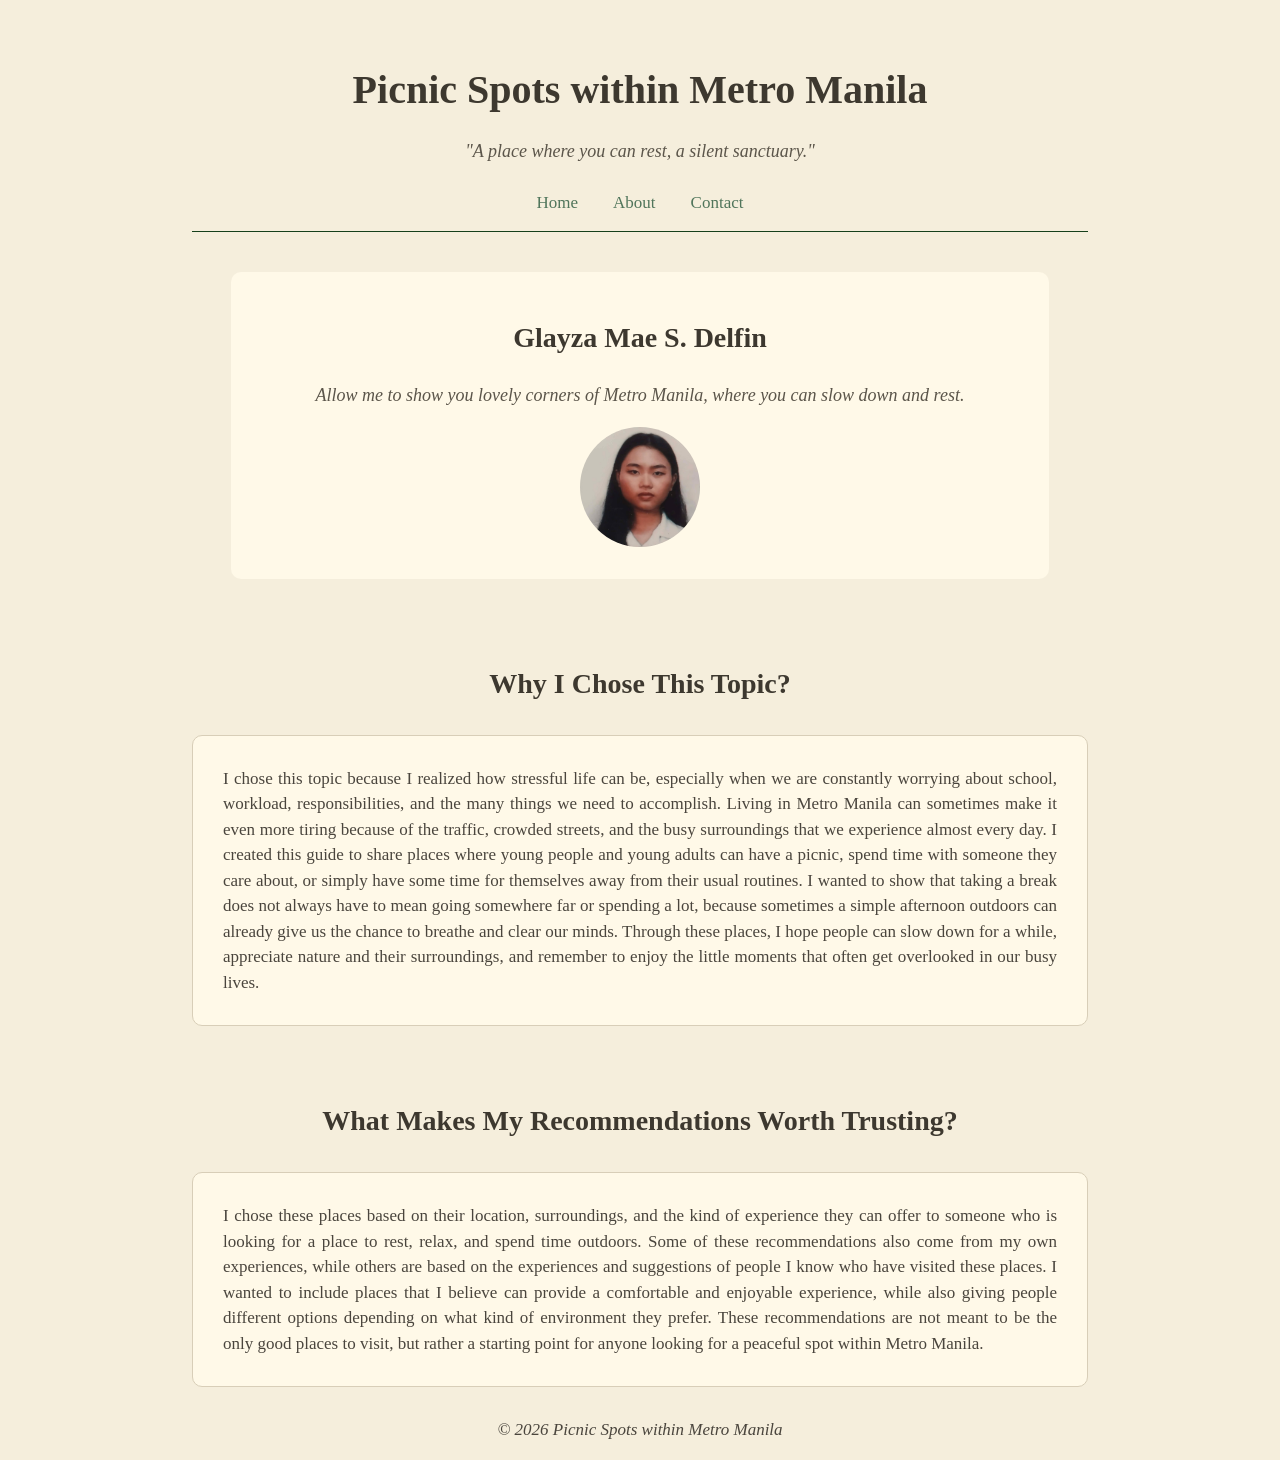
==== about.picnic.html @ 19fde7fc "add starter home page" ====
<!DOCTYPE html>
<html lang="en">
<head>
    <title>About - Picnic Spots within Metro Manila</title>
    <link rel="stylesheet" href="picnic.style.css">
</head>
<body>
  <header class="header" id="header">
      <h1>Picnic Spots within Metro Manila</h1>
      <p class = "tagline">
      "A place where you can rest, a silent sanctuary."</p>
      <nav>
    <ul>
        <li><a href="index.html">Home</a></li>
        <li><a href="about.picnic.html">About</a></li>
        <li><a href="contact.picnic.html">Contact</a></li>
    </ul>
</nav>
  </header>  
  
<main>
<section class= "owner" id="owner">
    <h2>Glayza Mae S. Delfin</h2>
    <p class = "tagline">
        Allow me to show you lovely corners of Metro Manila,
        where you can slow down and rest.</p>
   <img src="profile.jpg" alt="profile" class="profile">
</section>  

<br>

<h2>Why I Chose This Topic?</h2> 
<section class="why">
    <p>I chose this topic because I realized how stressful life can be, especially when we are constantly worrying about school, workload, responsibilities, 
        and the many things we need to accomplish. Living in Metro Manila can sometimes make it even more tiring because of the traffic, crowded streets, and 
        the busy surroundings that we experience almost every day. I created this guide to share places where young people and young adults can have a picnic, 
        spend time with someone they care about, or simply have some time for themselves away from their usual routines. I wanted to show that taking a break 
        does not always have to mean going somewhere far or spending a lot, because sometimes a simple afternoon outdoors can already give us the chance to breathe and clear our minds. 
        Through these places, I hope people can slow down for a while, appreciate nature and their surroundings, and remember to enjoy the little moments that often get overlooked in our busy lives.</p>    
</section>

<br>

<h2>What Makes My Recommendations Worth Trusting?</h2> 
<section class="what">
     <p>I chose these places based on their location, surroundings, and the kind of experience they can offer to someone who is looking for a place to rest, relax,
        and spend time outdoors. Some of these recommendations also come from my own experiences, while others are based on the experiences and suggestions of people 
        I know who have visited these places. I wanted to include places that I believe can provide a comfortable and enjoyable experience, while also giving people different options 
        depending on what kind of environment they prefer. These recommendations are not meant to be the only good places to visit, but rather a starting point for anyone looking for a peaceful spot
        within Metro Manila.</p>
</section>
</main>

<footer>
    <p>
     © 2026 Picnic Spots within Metro Manila
    </p>
</footer>

</body>
</html>
---- picnic.style.css ----
body {
    margin: 0;
    background-color: #F5EEDC;
    font-family: Georgia, "Times New Roman", serif;
    color: #3D382F;
    line-height: 1.5;
    text-align: center; 
}

 h1{
    margin-top: 60px;
    margin-bottom: 10px;
    font-size: 40px;
    color: #3D382F;
}

.tagline{
    text-align: center;
    font-style: italic;
    font-size: 18px;
    color: #5B554A;
}

nav {
    margin: 25px auto 0;
    padding-bottom: 15px;
    border-bottom: 1px solid #16401b;
    width: 70%;
}

nav ul {
    list-style-type: none;
    padding: 0;
    margin: 0;
    display: flex;
    justify-content: center;
    gap: 35px;
}

nav li {
    display: inline;
}

nav a {
    color: #50755b;
    text-decoration: none;
    font-family: Georgia, "Times New Roman", serif;
    font-size: 17px;
    font-style: normal;
}

nav a:hover {
    color: #50755b;
}

.owner {
    width: 60%;
    margin: 40px auto;
    padding: 25px;
    background-color: #FFF9E8;
    text-align: center;
    border-radius: 10px;
}

h2 {
    text-align: center;
    font-size: 28px;
    color: #3D382F;
    margin-top: 20px;
}

.profile {
    width: 120px;
    height: 120px;
    object-fit: cover;
    border-radius: 50%;
}

.place-container {
    display: grid;
    grid-template-columns: repeat(2, 1fr);
    gap: 25px;
    width: 85%;
    margin: 0 auto;
    align-items: stretch;
}

.place {
    margin-bottom: 40px;
    padding: 30px;
    background-color: #FFF9E8;
    text-align: center;
    border-radius: 10px;
}

h3 {
    margin-top: 0;
    font-size: 28px;
    color: #A85C4A;
}

p {
    text-align: center;
    font-style: italic;
    font-size: 17px;
    color: #4A453D;
}

.place-image {
    width: 100%;
    height: 250px;
    object-fit: cover;
    border-radius: 5px;
    margin: 15px auto 0;
    display: block;
}

.why {
    width: 70%;
    max-width: 900px;
    margin: 30px auto;
    padding: 30px;
    background-color: #FFF9E8;
    border: 1px solid #D8CEB8;
    border-radius: 10px;
    box-sizing: border-box;
}

.why p {
    margin: 0;
    text-align: justify;
    font-size: 17px;
    font-style: normal;
    color: #4A453D;
}

.what {
    width: 70%;
    max-width: 900px;
    margin: 30px auto;
    padding: 30px;
    background-color: #FFF9E8;
    border: 1px solid #D8CEB8;
    border-radius: 10px;
    box-sizing: border-box;
}

.what p {
    margin: 0;
    text-align: justify;
    font-size: 17px;
    font-style: normal;
    color: #4A453D;
}

.contact {
    width: 60%;
    margin: 30px auto;
    padding: 25px;
    background-color: #FFF9E8;
    color: #4f4b3e;
    border: 2px solid #D8CEB8;
    border-radius: 8px;
    box-sizing: border-box;
    text-align: center;
}


.contact p {
    color: #4f4b3e;
    font-size: 16px;
    line-height: 1.5;
}

.contact ul {
    list-style-type: none;
    padding: 0;
    line-height: 2;
}

.contact a {
    color: #4f4b3e;
    text-decoration: none;
}
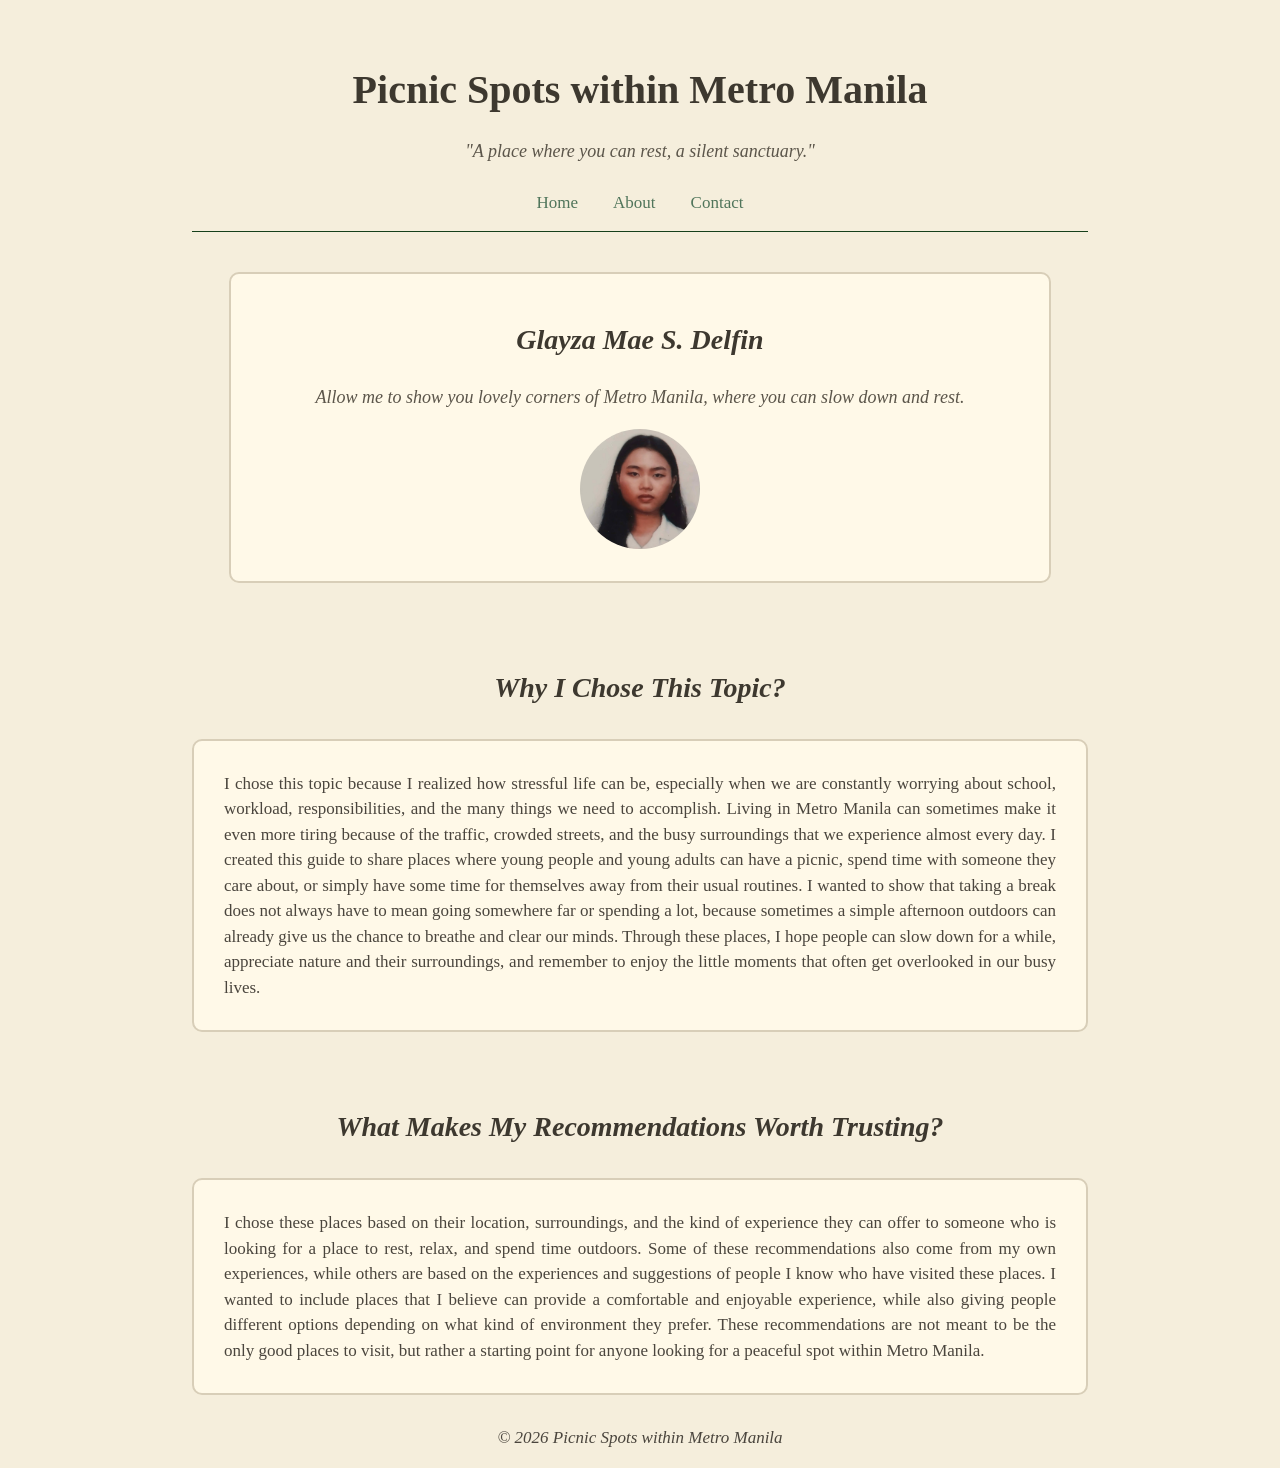
==== commit c70207ac: "add starter home page" ====
--- a/about.picnic.html
+++ b/about.picnic.html
@@ -52,9 +52,7 @@
 </main>
 
 <footer>
-    <p>
-     © 2026 Picnic Spots within Metro Manila
-    </p>
+    <p> &copy; 2026 Picnic Spots within Metro Manila</p>
 </footer>
 
 </body>
--- a/picnic.style.css
+++ b/picnic.style.css
@@ -7,7 +7,7 @@
     text-align: center; 
 }
 
- h1{
+h1{
     margin-top: 60px;
     margin-bottom: 10px;
     font-size: 40px;
@@ -50,7 +50,7 @@
 }
 
 nav a:hover {
-    color: #50755b;
+    color: #A85C4A;
 }
 
 .owner {
@@ -58,13 +58,15 @@
     margin: 40px auto;
     padding: 25px;
     background-color: #FFF9E8;
+    border: 2px solid #D8CEB8;
+    border-radius: 10px;
     text-align: center;
-    border-radius: 10px;
 }
 
 h2 {
     text-align: center;
     font-size: 28px;
+    font-style: italic;
     color: #3D382F;
     margin-top: 20px;
 }
@@ -89,6 +91,7 @@
     margin-bottom: 40px;
     padding: 30px;
     background-color: #FFF9E8;
+    border: 2px solid #D8CEB8;
     text-align: center;
     border-radius: 10px;
 }
@@ -121,7 +124,7 @@
     margin: 30px auto;
     padding: 30px;
     background-color: #FFF9E8;
-    border: 1px solid #D8CEB8;
+    border: 2px solid #D8CEB8;
     border-radius: 10px;
     box-sizing: border-box;
 }
@@ -140,7 +143,7 @@
     margin: 30px auto;
     padding: 30px;
     background-color: #FFF9E8;
-    border: 1px solid #D8CEB8;
+    border: 2px solid #D8CEB8;
     border-radius: 10px;
     box-sizing: border-box;
 }
@@ -165,7 +168,6 @@
     text-align: center;
 }
 
-
 .contact p {
     color: #4f4b3e;
     font-size: 16px;
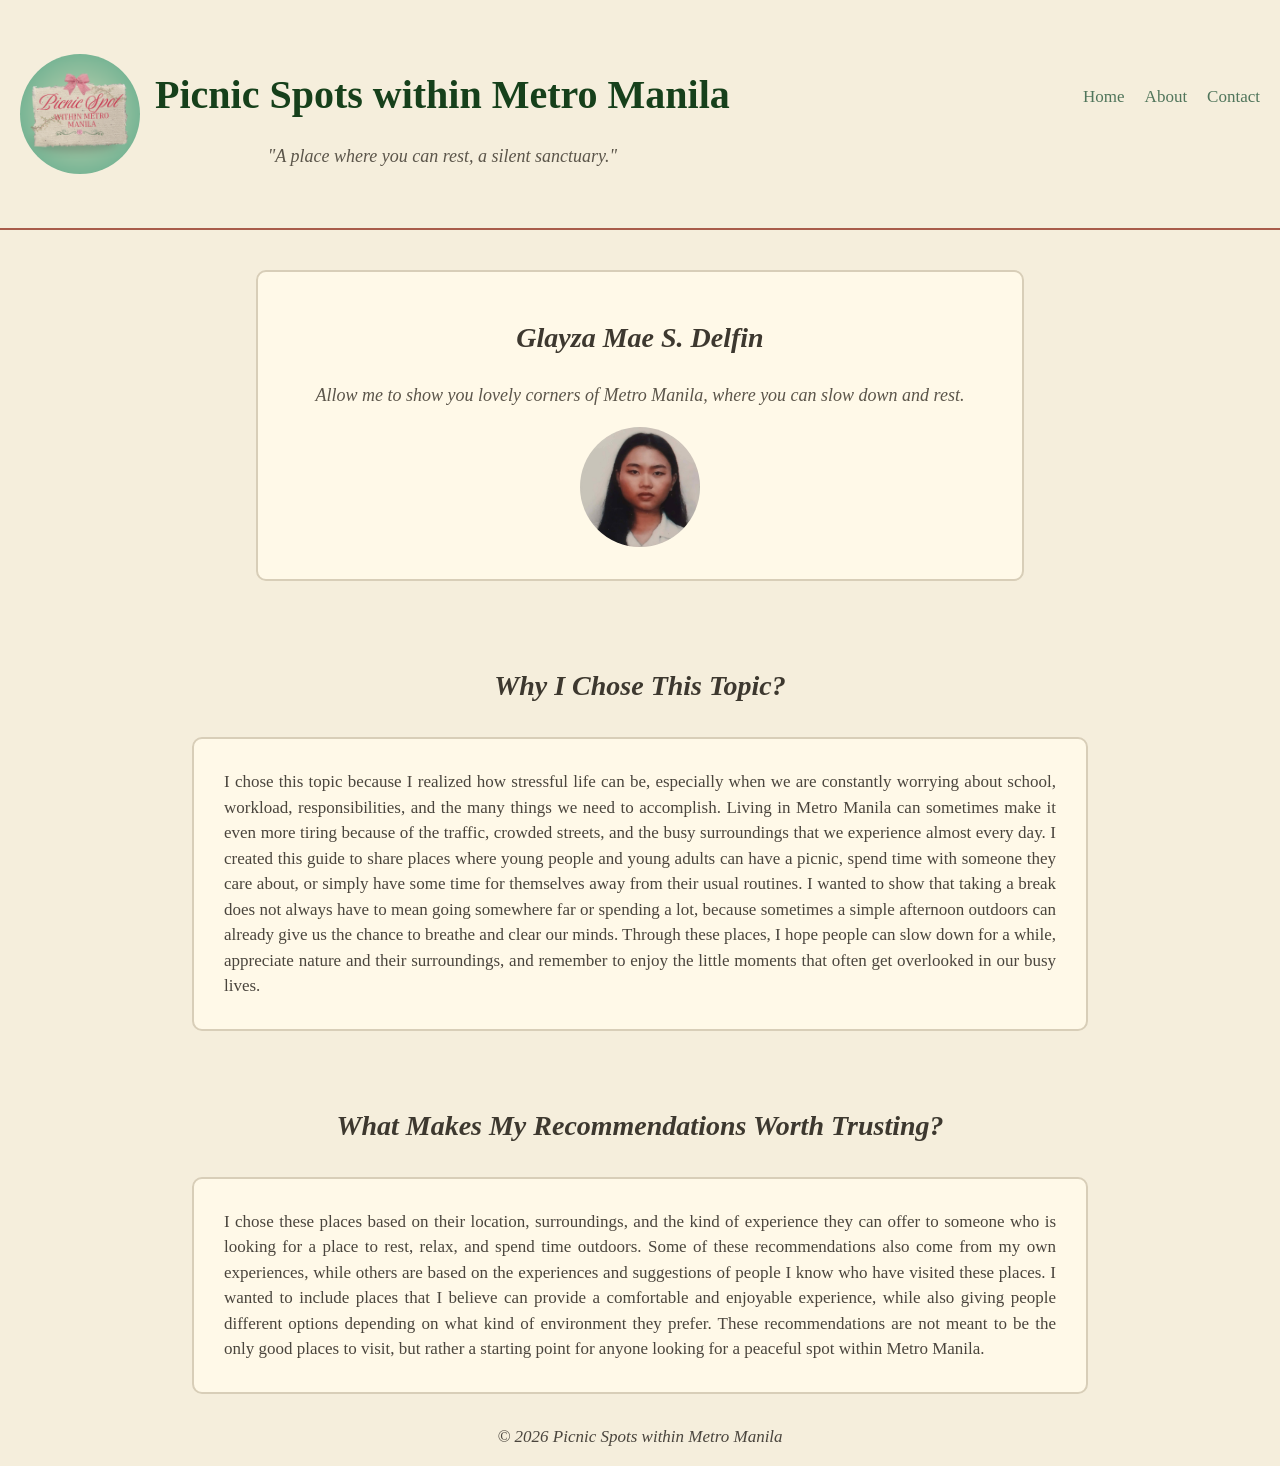
==== commit a6dd79c1: "Add starter home page" ====
--- a/about.picnic.html
+++ b/about.picnic.html
@@ -6,16 +6,22 @@
 </head>
 <body>
   <header class="header" id="header">
+    <div class ="header-content">
+      <img src="logo.png" alt="Logo" class="Logo">
+      <div>
       <h1>Picnic Spots within Metro Manila</h1>
       <p class = "tagline">
       "A place where you can rest, a silent sanctuary."</p>
-      <nav>
-    <ul>
-        <li><a href="index.html">Home</a></li>
-        <li><a href="about.picnic.html">About</a></li>
-        <li><a href="contact.picnic.html">Contact</a></li>
-    </ul>
-</nav>
+      </div>
+    </div>
+
+    <nav>
+       <ul>
+          <li><a href="index.html">Home</a></li>
+          <li><a href="about.picnic.html">About</a></li>
+          <li><a href="contact.picnic.html">Contact</a></li>
+       </ul>
+    </nav>
   </header>  
   
 <main>
--- a/picnic.style.css
+++ b/picnic.style.css
@@ -1,48 +1,88 @@
- body {
-    margin: 0;
-    background-color: #F5EEDC;
+ /* my color palette (variables) */
+ :root {
+     --brand-color: #A85C4A;
+    --dark-ink: #3D382F;
+    --muted-grey: #5B554A;
+    --light-background: #F5EEDC;
+
+    --card-background: #FFF9E8;
+    --border-color: #D8CEB8;
+    --nav-green: #50755B;
+    --dark-green: #16401b;
+    --light-green: #699969;
+    --paragraph-color: #4A453D;
+}
+ 
+ /* my base styles */
+
+* {
+    box-sizing: border-box;
+}
+
+body {
+    margin: 0;
+    background-color: var(--light-background);
     font-family: Georgia, "Times New Roman", serif;
-    color: #3D382F;
+    color: var(--dark-ink);
     line-height: 1.5;
     text-align: center; 
 }
 
-h1{
-    margin-top: 60px;
+/* my picnic spot's layout regions */
+header {
+    display: flex;
+    justify-content: space-between;
+    align-items: center;
+    padding: 40px 20px;
+    border-bottom: 2px solid var(--brand-color);
+    margin-bottom: 40px;
+}
+
+.header-content {
+    display: flex;
+    align-items: center;
+    gap: 15px;
+}
+
+.Logo {
+     width: 120px;
+    height: 120px;
+    object-fit: cover;
+    border-radius: 50%;
+}
+
+h1 {
+    margin-top: 25px;
     margin-bottom: 10px;
     font-size: 40px;
-    color: #3D382F;
-}
-
-.tagline{
+    color: var(--dark-green);
+}
+
+.tagline {
     text-align: center;
     font-style: italic;
     font-size: 18px;
-    color: #5B554A;
+    color: var(--muted-grey);
 }
 
 nav {
-    margin: 25px auto 0;
-    padding-bottom: 15px;
-    border-bottom: 1px solid #16401b;
-    width: 70%;
+    padding-bottom: 35px;
 }
 
 nav ul {
-    list-style-type: none;
+    display: flex;
+    gap: 20px;
+    list-style: none;
     padding: 0;
     margin: 0;
-    display: flex;
-    justify-content: center;
-    gap: 35px;
 }
 
 nav li {
-    display: inline;
+    margin: 0;
 }
 
 nav a {
-    color: #50755b;
+    color: var(--nav-green);
     text-decoration: none;
     font-family: Georgia, "Times New Roman", serif;
     font-size: 17px;
@@ -50,15 +90,17 @@
 }
 
 nav a:hover {
-    color: #A85C4A;
-}
-
+    color: var(--brand-color);
+}
+
+
+/* my owner's page */
 .owner {
     width: 60%;
     margin: 40px auto;
     padding: 25px;
-    background-color: #FFF9E8;
-    border: 2px solid #D8CEB8;
+    background-color: var(--card-background);
+    border: 2px solid var(--border-color);
     border-radius: 10px;
     text-align: center;
 }
@@ -67,7 +109,7 @@
     text-align: center;
     font-size: 28px;
     font-style: italic;
-    color: #3D382F;
+    color: var(--dark-ink);
     margin-top: 20px;
 }
 
@@ -78,20 +120,22 @@
     border-radius: 50%;
 }
 
+/* my picnic spot's components */
 .place-container {
-    display: grid;
-    grid-template-columns: repeat(2, 1fr);
-    gap: 25px;
+    display: flex;
+    flex-wrap: wrap;
+    gap: 24px;
     width: 85%;
     margin: 0 auto;
-    align-items: stretch;
-}
-
+}
+
+/* my picnic spot's cards */
 .place {
-    margin-bottom: 40px;
-    padding: 30px;
-    background-color: #FFF9E8;
-    border: 2px solid #D8CEB8;
+    flex: 1 1 240px;
+    margin: 0;
+    background-color: var(--card-background);
+    border: 2px solid var(--border-color);
+    padding: 25px;
     text-align: center;
     border-radius: 10px;
 }
@@ -99,14 +143,14 @@
 h3 {
     margin-top: 0;
     font-size: 28px;
-    color: #A85C4A;
+    color: var(--brand-color);
 }
 
 p {
     text-align: center;
     font-style: italic;
     font-size: 17px;
-    color: #4A453D;
+    color: var(--paragraph-color);
 }
 
 .place-image {
@@ -118,69 +162,174 @@
     display: block;
 }
 
+/* my detail's table */
+
+table {
+    margin: 30px auto;
+    background-color: var(--card-background);
+    border-radius: 10px;
+    border-collapse: collapse;
+    text-align: center;
+}
+
+th,
+td {
+    padding: 16px 35px;
+    border: 2px solid var(--border-color);
+    color: var(--light-green);
+}
+
+/* my about page*/
+
 .why {
     width: 70%;
     max-width: 900px;
     margin: 30px auto;
     padding: 30px;
-    background-color: #FFF9E8;
-    border: 2px solid #D8CEB8;
-    border-radius: 10px;
-    box-sizing: border-box;
-}
-
-.why p {
+    background-color: var(--card-background);
+    border: 2px solid var(--border-color);
+    border-radius: 10px;
+}
+
+.why p{
     margin: 0;
     text-align: justify;
     font-size: 17px;
     font-style: normal;
-    color: #4A453D;
-}
-
-.what {
+    color:var(--paragraph-color);
+}
+
+.what { 
     width: 70%;
     max-width: 900px;
     margin: 30px auto;
     padding: 30px;
-    background-color: #FFF9E8;
-    border: 2px solid #D8CEB8;
-    border-radius: 10px;
-    box-sizing: border-box;
-}
-
-.what p {
+    background-color: var(--card-background);
+    border: 2px solid var(--border-color);
+    border-radius: 10px;
+}
+
+.what p{
     margin: 0;
     text-align: justify;
     font-size: 17px;
     font-style: normal;
-    color: #4A453D;
-}
+    color:var(--paragraph-color);
+}
+
+/* my contact page */
 
 .contact {
     width: 60%;
     margin: 30px auto;
     padding: 25px;
-    background-color: #FFF9E8;
-    color: #4f4b3e;
-    border: 2px solid #D8CEB8;
+    background-color: var(--card-background);
+    color: var(--paragraph-color);
+    border: 2px solid var(--border-color);
     border-radius: 8px;
-    box-sizing: border-box;
     text-align: center;
 }
 
 .contact p {
-    color: #4f4b3e;
+    color: var(--paragraph-color);
     font-size: 16px;
     line-height: 1.5;
 }
 
 .contact ul {
-    list-style-type: none;
+    list-style: none;
     padding: 0;
     line-height: 2;
 }
 
 .contact a {
-    color: #4f4b3e;
+    color: var(--paragraph-color);
     text-decoration: none;
 }
+
+/* my information form */
+.form {
+    width: 60%;
+    margin: 30px auto;
+    padding: 25px;
+    background-color: var(--card-background);
+    color: var(--paragraph-color);
+    border: 2px solid var(--border-color);
+    border-radius: 8px;
+}
+
+.form legend {
+    margin-top: 0;
+    color: var(--brand-color);
+    font-size: 18px;
+    font-weight: bold;
+    text-align: center;
+}
+
+.form input,
+.form textarea{
+    padding: 16px;
+    margin-bottom: 15px;
+    border: 1px solid var(--border-color);
+    border-radius: 4px;
+    font-family: Georgia, "Times New Roman", serif;
+    text-align: center;
+}
+
+.form button {
+    background-color: var(--brand-color);
+    color: var(--light-background);
+    padding: 16px 20px;
+    border: none;
+    cursor: pointer;
+}
+
+.form input:focus,
+.form textarea:focus {
+    outline: 3px solid var(--brand-color);
+    outline-offset: 2px;
+}
+
+/* my suggestion form */
+
+.suggestion-form {
+    width: 70%;
+    margin: 30px auto;
+    padding: 25px;
+    background-color: var(--card-background);
+    color: var(--paragraph-color);
+    border: 2px solid var(--border-color);
+    border-radius: 8px;
+}
+
+.suggestion-form legend {
+    margin-top: 0;
+    color: var(--brand-color);
+    font-size: 18px;
+    font-weight: bold;
+    text-align: center;
+}
+
+.suggestion-form input,
+.suggestion-form textarea {
+    padding: 16px;
+    margin-bottom: 15px;
+    border: 1px solid var(--border-color);
+    border-radius: 4px;
+    font-family: Georgia, "Times New Roman", serif;
+    text-align: center;
+}
+
+.suggestion-form button {
+    background-color: var(--brand-color);
+    color: var(--light-background);
+    padding: 16px 20px;
+    border: none;
+    cursor: pointer;
+}  
+
+.suggestion-form input:focus,
+.suggestion-form textarea:focus {
+    outline: 3px solid var(--brand-color);
+    outline-offset: 2px;
+}
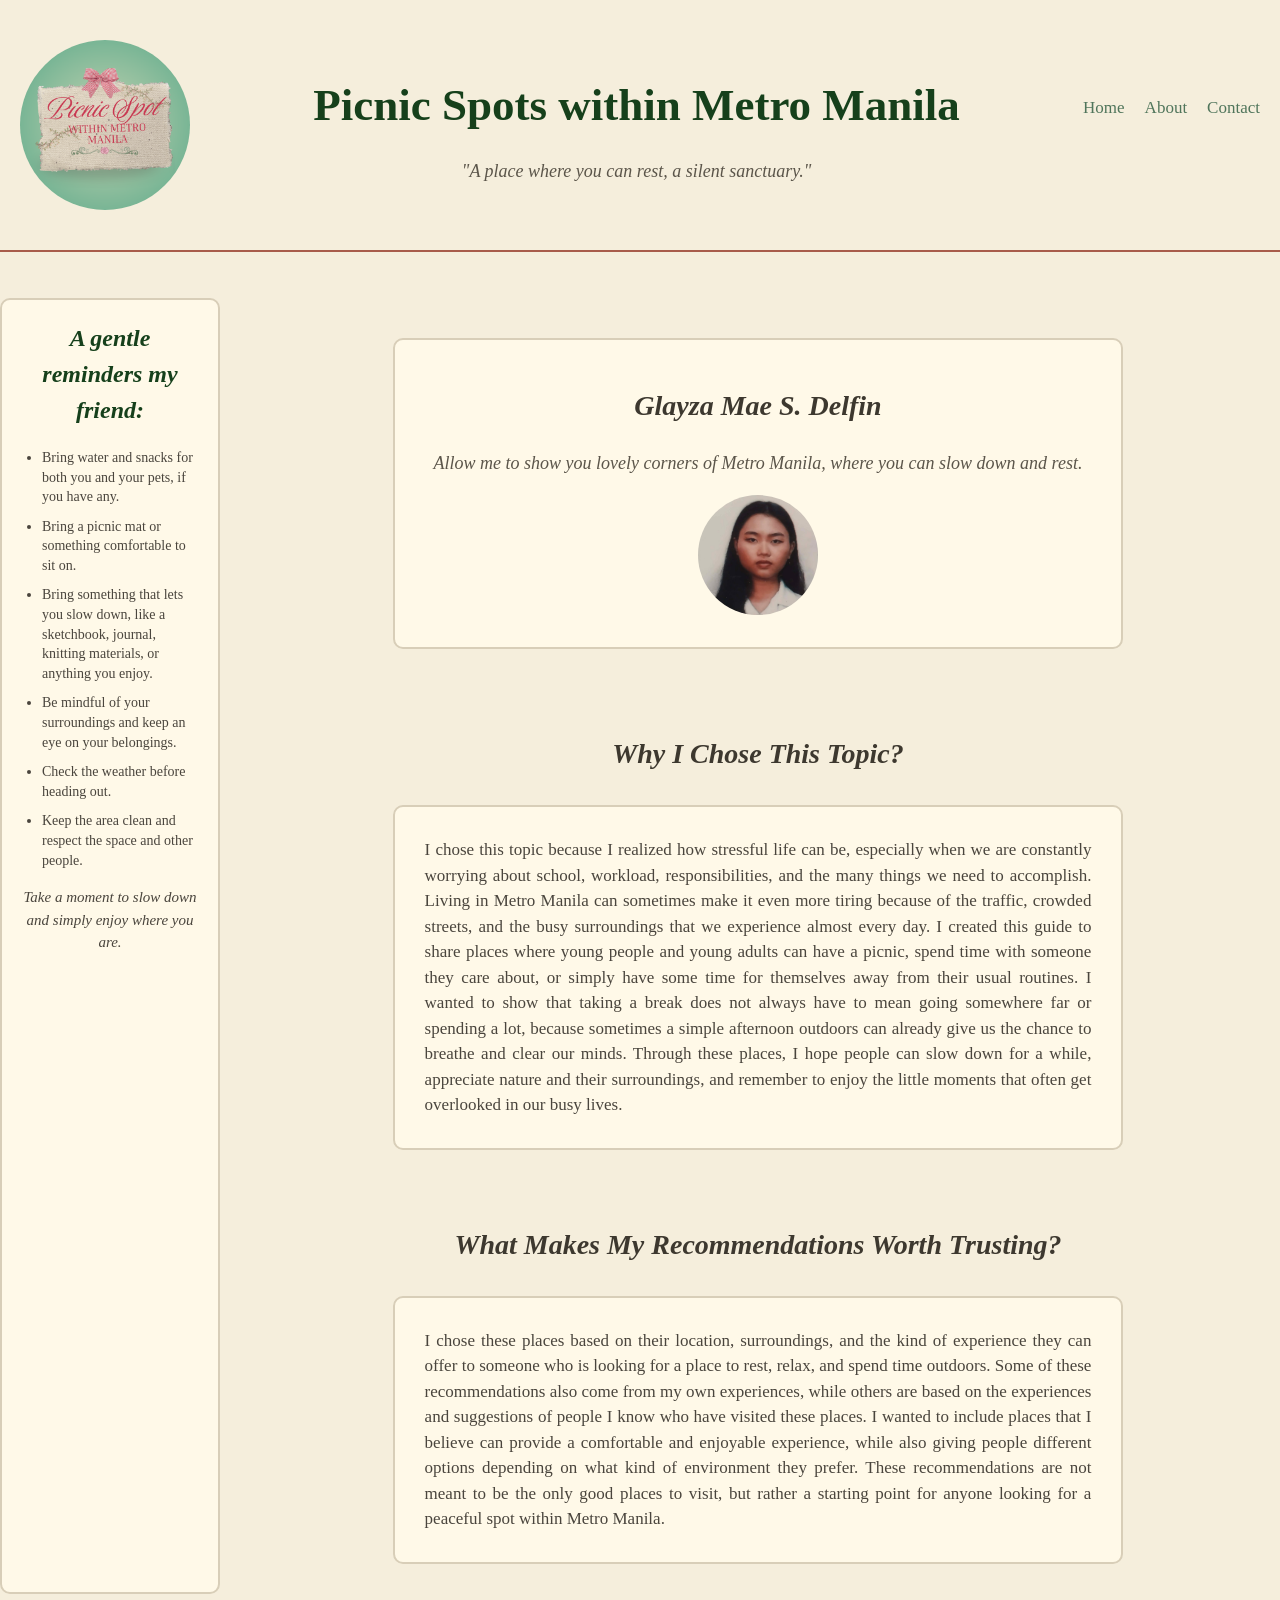
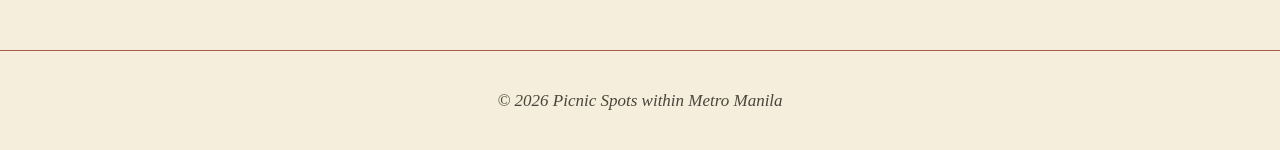
==== commit c739babb: "Add starter home page" ====
--- a/about.picnic.html
+++ b/about.picnic.html
@@ -1,20 +1,22 @@
 <!DOCTYPE html>
 <html lang="en">
 <head>
+    <meta name="viewport" content="width=device-width, intial-scale=1.0">
     <title>About - Picnic Spots within Metro Manila</title>
     <link rel="stylesheet" href="picnic.style.css">
 </head>
 <body>
+ <div class="page"?>
   <header class="header" id="header">
     <div class ="header-content">
       <img src="logo.png" alt="Logo" class="Logo">
+    </div>
       <div>
       <h1>Picnic Spots within Metro Manila</h1>
       <p class = "tagline">
       "A place where you can rest, a silent sanctuary."</p>
       </div>
-    </div>
-
+   
     <nav>
        <ul>
           <li><a href="index.html">Home</a></li>
@@ -23,6 +25,18 @@
        </ul>
     </nav>
   </header>  
+<aside>
+  <h2>A gentle reminders my friend:</h2>
+    <ul>
+       <li>Bring water and snacks for both you and your pets, if you have any.</li>
+       <li>Bring a picnic mat or something comfortable to sit on.</li>
+       <li>Bring something that lets you slow down, like a sketchbook, journal, knitting materials, or anything you enjoy.</li>
+       <li>Be mindful of your surroundings and keep an eye on your belongings.</li>
+       <li>Check the weather before heading out.</li>
+       <li>Keep the area clean and respect the space and other people.</li>
+   </ul>
+    <p>Take a moment to slow down and simply enjoy where you are.</p>
+</aside>
   
 <main>
 <section class= "owner" id="owner">
@@ -60,6 +74,7 @@
 <footer>
     <p> &copy; 2026 Picnic Spots within Metro Manila</p>
 </footer>
+</div>
 
 </body>
 </html>
--- a/picnic.style.css
+++ b/picnic.style.css
@@ -29,19 +29,32 @@
 }
 
 /* my picnic spot's layout regions */
-header {
+.page {
+    display: grid;
+    grid-template-columns: 1fr;
+    grid-template-areas:
+        "masthead"
+        "side"
+        "main"
+        "foot";
+    gap: 16px;
+}
+
+.header {
+    grid-area: masthead;
     display: flex;
     justify-content: space-between;
     align-items: center;
-    padding: 40px 20px;
+   padding: 25px 15px;
     border-bottom: 2px solid var(--brand-color);
-    margin-bottom: 40px;
+    margin-bottom: 30px;
 }
 
 .header-content {
     display: flex;
+    flex-direction: column;
     align-items: center;
-    gap: 15px;
+    gap: 10px;
 }
 
 .Logo {
@@ -54,7 +67,7 @@
 h1 {
     margin-top: 25px;
     margin-bottom: 10px;
-    font-size: 40px;
+    font-size: 30px;
     color: var(--dark-green);
 }
 
@@ -66,12 +79,13 @@
 }
 
 nav {
-    padding-bottom: 35px;
+    padding-bottom: 10px;
 }
 
 nav ul {
     display: flex;
-    gap: 20px;
+    flex-direction: column;
+    gap: 10px;
     list-style: none;
     padding: 0;
     margin: 0;
@@ -93,10 +107,60 @@
     color: var(--brand-color);
 }
 
+aside {
+    grid-area: side;
+    background-color: var(--card-background);
+    color: var(--paragraph-color);
+    padding: 20px;
+    border: 2px solid var(--border-color);
+    border-radius: 10px;
+    text-align: left;
+}
+
+aside h2 {
+    margin-top: 0;
+    font-size: 24px;
+    color: var(--dark-green);
+    text-align: center;
+}
+
+aside p {
+    font-size: 15px;
+    line-height: 1.5;
+    text-align: center;
+    font-style: italic;
+}
+
+aside ul {
+    padding-left: 20px;
+    margin-top: 0;
+}
+
+aside li {
+    margin-bottom: 10px;
+    font-size: 14px;
+    line-height: 1.4;
+    color: var(--paragraph-color);
+}
+
+main {
+    grid-area: main;
+    width: 100%;
+    margin: 0 auto;
+}
+
+footer {
+    grid-area: foot;
+    margin-top: 40px;
+    padding: 20px;
+    border-top: 1px solid var(--brand-color);
+    font-size: 14px;
+}
+
 
 /* my owner's page */
 .owner {
-    width: 60%;
+    width: 90%;
     margin: 40px auto;
     padding: 25px;
     background-color: var(--card-background);
@@ -124,8 +188,8 @@
 .place-container {
     display: flex;
     flex-wrap: wrap;
-    gap: 24px;
-    width: 85%;
+    gap: 10px;
+    width: 95%;
     margin: 0 auto;
 }
 
@@ -174,7 +238,7 @@
 
 th,
 td {
-    padding: 16px 35px;
+    padding: 10px 15px;
     border: 2px solid var(--border-color);
     color: var(--light-green);
 }
@@ -182,7 +246,7 @@
 /* my about page*/
 
 .why {
-    width: 70%;
+    width: 90%;
     max-width: 900px;
     margin: 30px auto;
     padding: 30px;
@@ -200,7 +264,7 @@
 }
 
 .what { 
-    width: 70%;
+    width: 90%;
     max-width: 900px;
     margin: 30px auto;
     padding: 30px;
@@ -220,7 +284,7 @@
 /* my contact page */
 
 .contact {
-    width: 60%;
+    width: 90%;
     margin: 30px auto;
     padding: 25px;
     background-color: var(--card-background);
@@ -249,7 +313,7 @@
 
 /* my information form */
 .form {
-    width: 60%;
+    width: 90%;
     margin: 30px auto;
     padding: 25px;
     background-color: var(--card-background);
@@ -293,7 +357,7 @@
 /* my suggestion form */
 
 .suggestion-form {
-    width: 70%;
+    width: 90%;
     margin: 30px auto;
     padding: 25px;
     background-color: var(--card-background);
@@ -333,3 +397,66 @@
     outline: 3px solid var(--brand-color);
     outline-offset: 2px;
 }
+
+/* For the Tablet and desktop layout */
+@media (min-width: 700px) {
+
+    .page {
+        grid-template-columns: 220px 1fr;
+        grid-template-areas:
+            "masthead masthead"
+            "side main"
+            "foot foot";
+        gap: 16px;
+    }
+
+    .header {
+        flex-direction: row;
+        justify-content: space-between;
+        align-items: center;
+        padding: 40px 20px;
+    }
+
+    .header-content {
+        flex-direction: row;
+        align-items: center;
+        gap: 15px;
+    }
+
+    .Logo {
+        width: 170px;
+        height: 170px;
+    }
+
+    h1 {
+        font-size: 45px;
+    }
+
+    nav ul {
+        flex-direction: row;
+        gap: 20px;
+    }
+
+    nav {
+        padding-bottom: 35px;
+    }
+
+    .place-container {
+        width: 85%;
+        gap: 24px;
+    }
+
+    .owner,
+    .contact,
+    .form,
+    .suggestion-form {
+        width: 70%;
+    }
+
+    .why,
+    .what {
+        width: 70%;
+    }
+}
+
+    
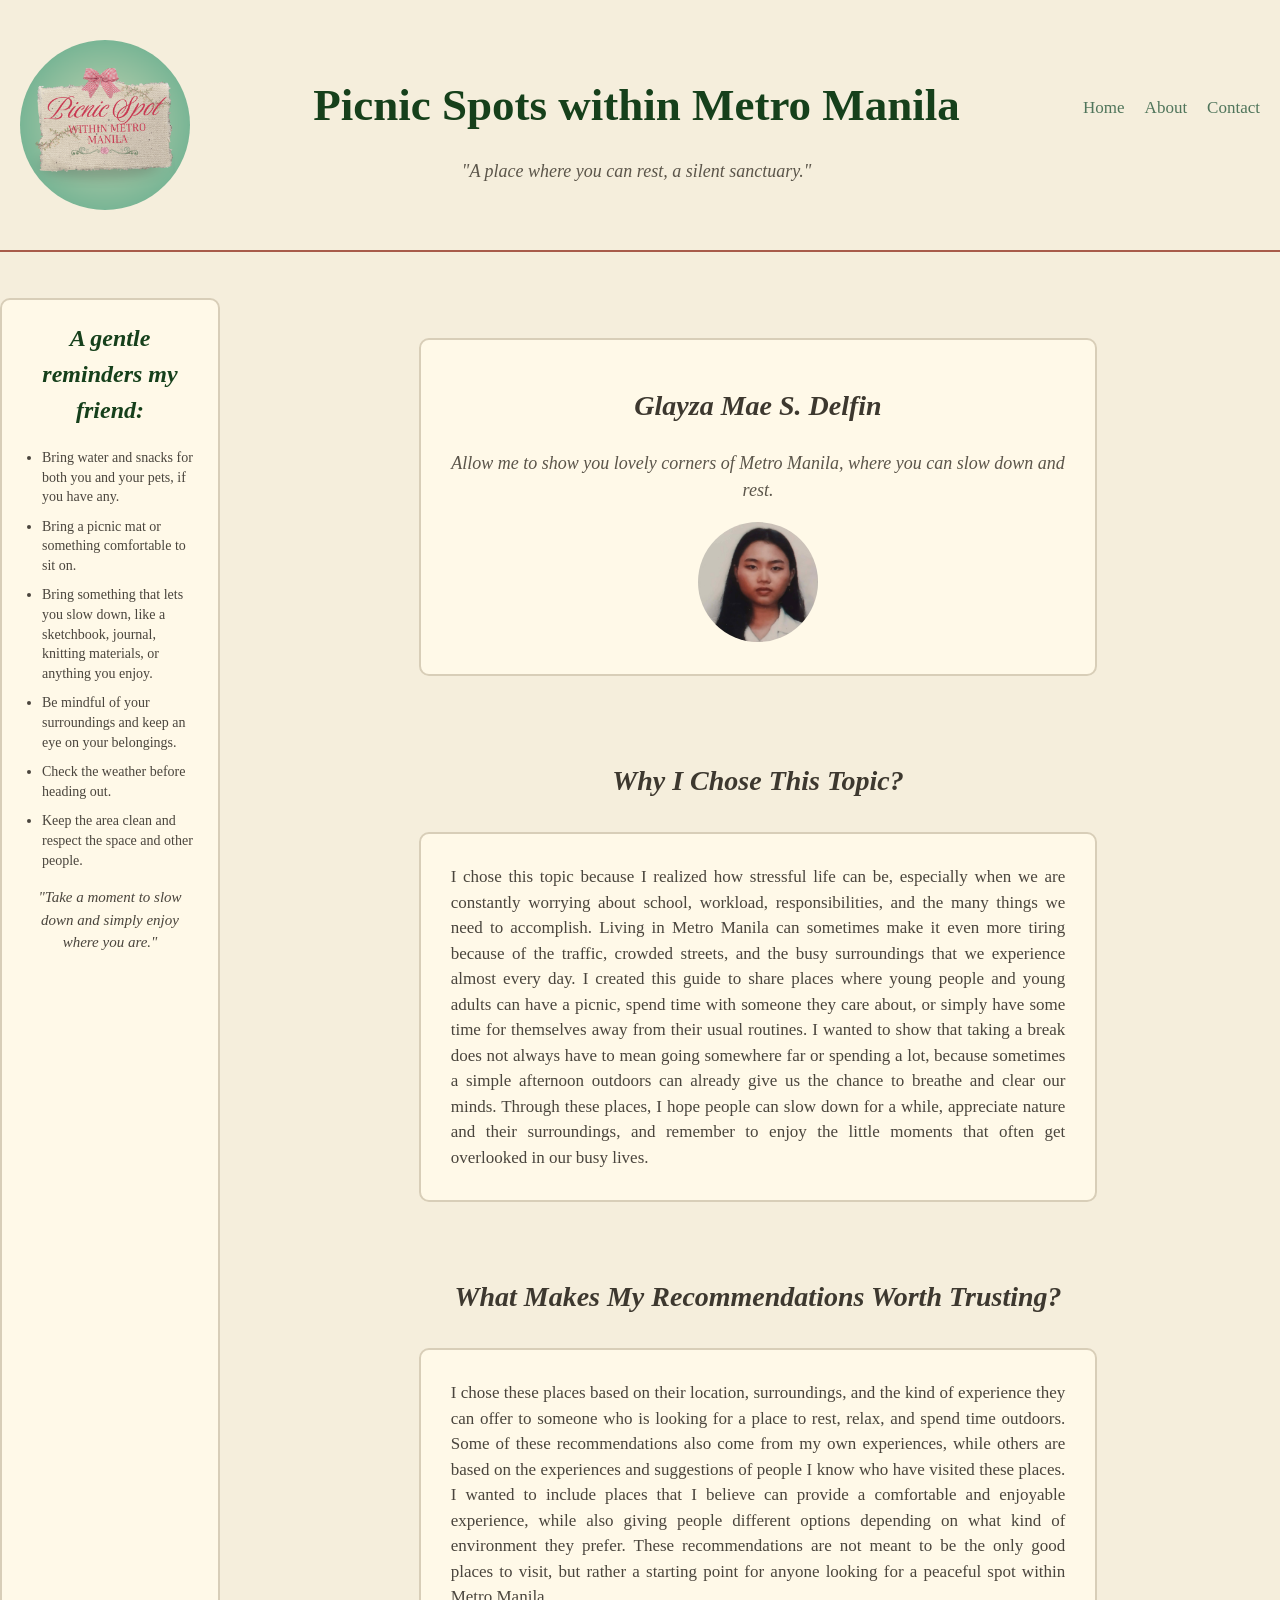
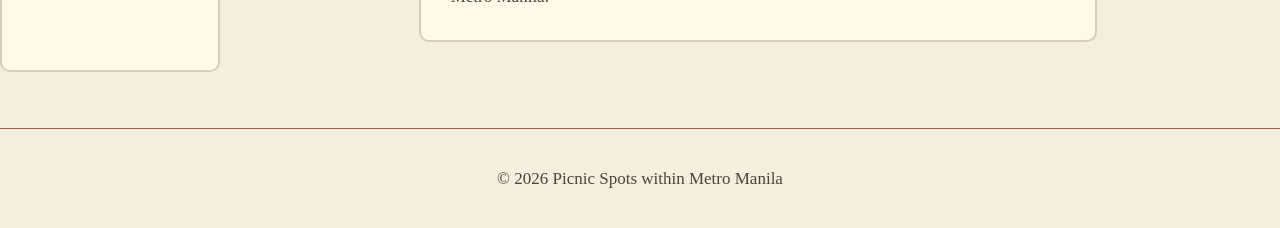
==== commit 55ae6b05: "Add starter home page" ====
--- a/about.picnic.html
+++ b/about.picnic.html
@@ -35,7 +35,7 @@
        <li>Check the weather before heading out.</li>
        <li>Keep the area clean and respect the space and other people.</li>
    </ul>
-    <p>Take a moment to slow down and simply enjoy where you are.</p>
+    <p>"Take a moment to slow down and simply enjoy where you are."</p>
 </aside>
   
 <main>
--- a/picnic.style.css
+++ b/picnic.style.css
@@ -212,7 +212,6 @@
 
 p {
     text-align: center;
-    font-style: italic;
     font-size: 17px;
     color: var(--paragraph-color);
 }
@@ -450,12 +449,12 @@
     .contact,
     .form,
     .suggestion-form {
-        width: 70%;
+        width: 65%;
     }
 
     .why,
     .what {
-        width: 70%;
+        width: 65%;
     }
 }
 
